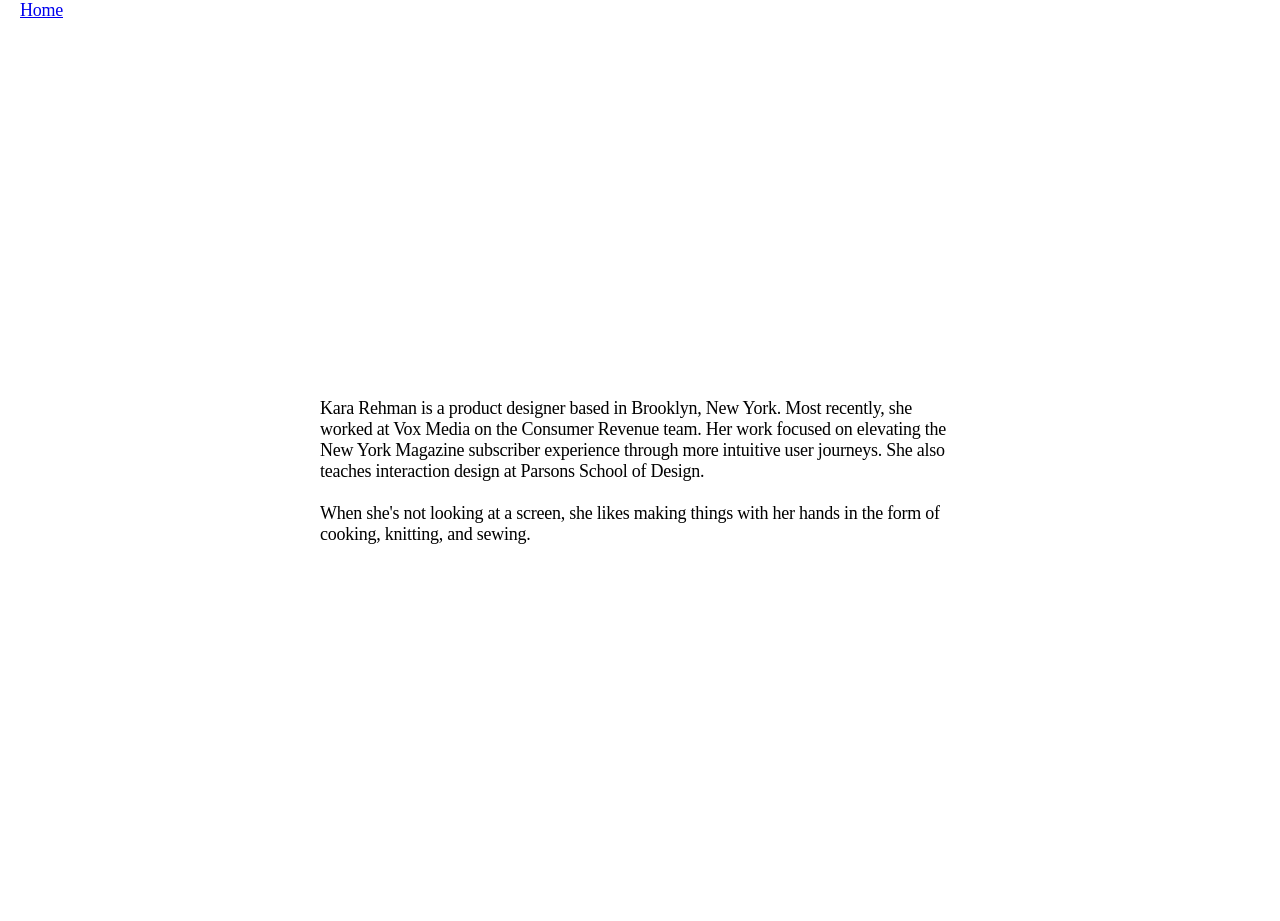
==== about.html @ 89ad2f9f "Update about.html" ====
<html>
  <head>
     <title>Kara Rehman</title>
     <meta property="og:title" content="Kara Rehman">
     <meta property="og:type" content="website">
     <meta property="og:url" content="https://kararehman.github.io/">
     <meta property="og:description" content="">
     <meta property="og:site_name" content="Kara">
     <meta property="og:image" content="docs/">
     <meta name="viewport" content="width=device-width, initial-scale=1.0">
     <link rel="stylesheet" href="style.css">
     <link href="line.css">
    </head>
  
     <body>
  <div class="navbutton">
  <a href="index.html">Home</a>
    </div>
       </div>
       <div class="aboutwrapper">
       <div class="aboutdescription">Kara Rehman is a product designer based in Brooklyn, New York. Most recently, she worked at Vox Media on the Consumer Revenue team. Her work focused on elevating the New York Magazine subscriber experience through more intuitive user journeys. She also teaches interaction design at Parsons School of Design.
         
         <br><br>

         When she's not looking at a screen, she likes making things with her hands in the form of cooking, knitting, and sewing. 
       </div>

       <img class="aboutimage" src="docs/imgplaceholder.png">
       </div>
     </body>
</html>
---- style.css ----
@font-face {
  font-family: 'Roboto-Mono-Regular';
  src: url('docs/RobotoMono-Regular.ttf');
  font-style: normal;
}

@font-face {
  font-family: 'Roboto-Mono-Light';
  src: url('docs/RobotoMono-Light.ttf');
  font-style: normal;
}

html, body {
  height: 100%;
  margin: 0;
  letter-spacing: -0.25px;
}

h1 {
  font-family: 'Roboto-Mono-Regular', 'garamond';
  font-size: 18px; 
  color: black;
  display: block;
  margin: 20px;
  max-width: 60%;
  align-items: center;
}

::selection {
background-color: black;
  color: white;
}

body {
  background-color: white;
  display: flex;
  flex-direction: column;
  min-height: 100vh;
}

.header {
  display: flex; 
  flex-direction: row; 
  justify-content: space-between; 
}

.navigation {
padding: 0px 20px; 
}

.navbutton {
  font-family: 'Roboto-Mono-Regular', 'garamond';
  font-size: 18px; 
  color: black; 
  display: flex; 
  flex-direction: row; 
  padding: 0px 20px;
  align-items: center;     /* Vertical */
}

a:active {
text-decoration: none;
}

.projectcard {
  width: 100%;
  overflow-x: hidden;
  flex: 1;
  display: none;
}

.projectcard.active {
  display: block;
}

.projectcontent {
  display: flex;
  flex-direction: row;
  flex: 1;
  overflow-x: hidden;
  margin: 20px 20px 0px 20px;
  height: 80vh;
  align-items: flex-start;
}

.projecttext  {
  max-width: 460px;
  display: flex;
  flex-direction: column; 
  margin-right: 40px;
}

.projectname {
  font-family: 'Roboto-Mono-Regular', 'garamond';
  font-size: 16px; 
  color: black;
  display: block;
  margin-bottom: 20px;
}

.projectdescription {
  font-family: 'Roboto-Mono-Light', 'garamond';
  font-size: 16px; 
  color: black;
  display: block;
  width: 100%;
}

.imgcarousel {
  display: flex;
  flex-direction: row;
  overflow-x: scroll;
  scroll-snap-type: x mandatory;
  height: 100%;
  align-items: center;
}

.projectimg {
  max-height: 100%;
  padding: 0px 20px 0px 0px; }

.imgcaption {
  font-family: 'Roboto-Mono-Light', 'garamond';
  font-size: 14px; 
  text-transform: uppercase;
  padding: 10px 0px;
  color: black;
}

.projectimg img {
  max-height: 100%;
  width: auto;
  object-fit: contain;
}

.aboutdescription {
  font-family: 'Roboto-Mono-Regular', 'garamond';
  font-size: 18px; 
  color: black;
  display: flex;
  justify-content: center; /* Horizontal */
  align-items: center;     /* Vertical */
  height: 100vh;   /* Full viewport height */
  width: 50vw;
  margin: 0 auto; 
}

.aboutimage {
  position: absolute;   /* ← THIS was missing */
  top: 50%;
  left: 50%;
  transform: translate(120%, -50%);
  width: 260px;
  opacity: 0;
  pointer-events: none;
  justify-content: center; /* Horizontal */
  align-items: center;     /* Vertical */
  max-width: 600px;   
}

.aboutwrapper {
  position: relative;
  display: flex;
  justify-content: center;
}

.aboutwrapper:hover .aboutimage {
  opacity: 1;
}


/* mobile styles */

@media (min-width: 200px) and (max-width:768px) {
 body {
  margin: 0;
  padding: 20px;
}

  h1 {
  max-width: 100%;
  line-height: 115%;
  margin: 0px 0px 20px 0px;
}

  .projectcard {
  width: 100%;
  margin-top: 20px;
  overflow-x: hidden;
}
  
.projectcontent {
  display: flex;
  flex-direction: column;
  margin: 20px 0px;
}
.projecttext, .projecttext::before,
.projecttext::after  {
    width: 100%;
    margin-bottom: 20px;
    padding: 0px;
    box-sizing: border-box;
}

  .projectimg {
  max-width: 100%;
  padding-right: 20px;
}

  .links {
  display: flex; 
  flex-direction: row; 
  justify-content: start; 
  padding: 0px;
}

.nav {
  display: flex; 
  flex-direction: column; 
}

  .aboutdescription {
  display: flex;
  justify-content: center; /* Horizontal */
  align-items: center;     /* Vertical */
  width: 100%;
  margin: 0 auto; 
}
  
}​
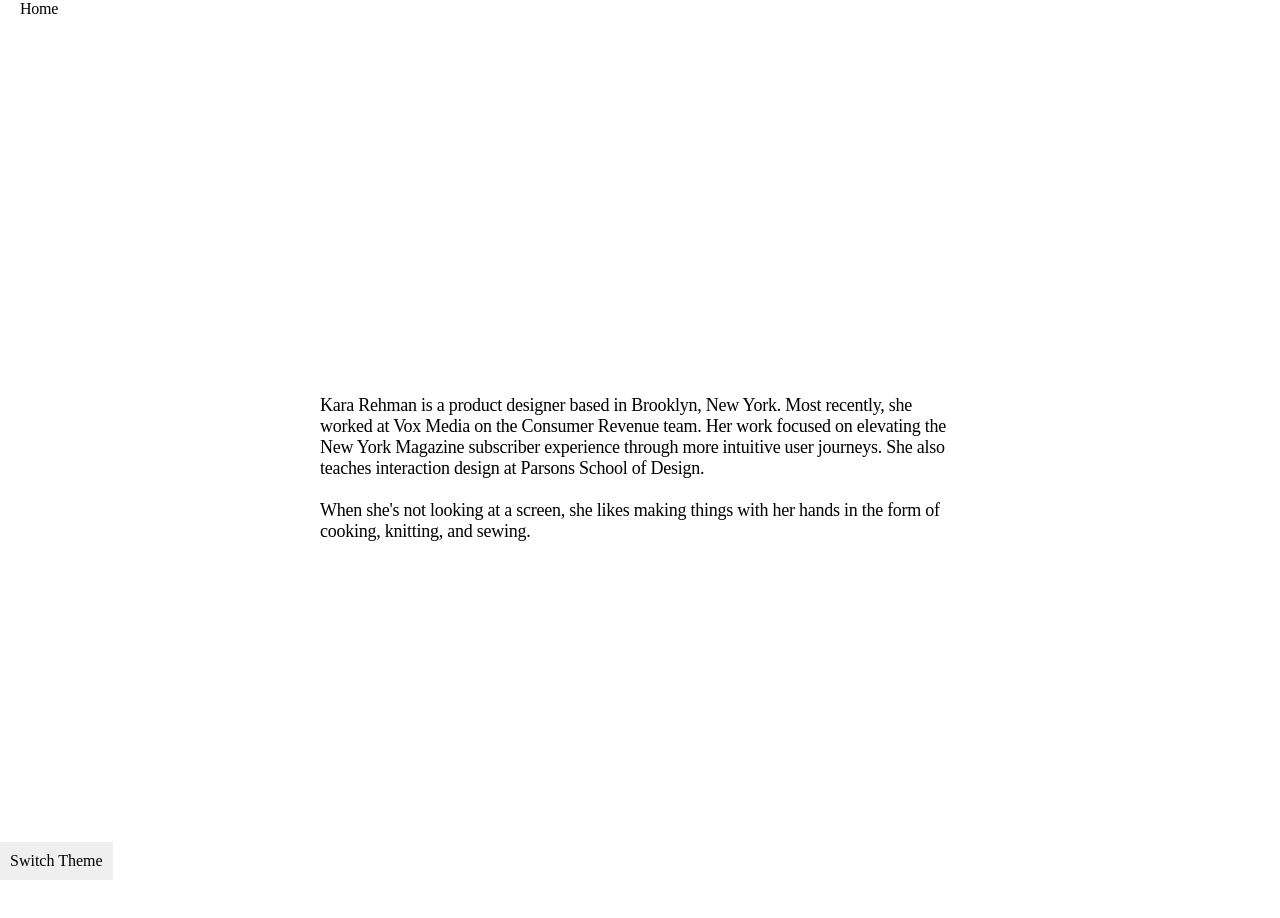
==== commit 8f85c2b7: "Update about.html" ====
--- a/about.html
+++ b/about.html
@@ -4,7 +4,7 @@
      <meta property="og:title" content="Kara Rehman">
      <meta property="og:type" content="website">
      <meta property="og:url" content="https://kararehman.github.io/">
-     <meta property="og:description" content="">
+     <meta property="og:description" content="Kara Rehman is a product designer based in Brooklyn, New York.">
      <meta property="og:site_name" content="Kara">
      <meta property="og:image" content="docs/">
      <meta name="viewport" content="width=device-width, initial-scale=1.0">
@@ -25,7 +25,8 @@
          When she's not looking at a screen, she likes making things with her hands in the form of cooking, knitting, and sewing. 
        </div>
 
-       <img class="aboutimage" src="docs/imgplaceholder.png">
        </div>
+        <button id="theme-toggle" onclick="toggleTheme()">Switch Theme</button>
+
      </body>
 </html>
--- a/style.css
+++ b/style.css
@@ -46,11 +46,13 @@
 
 .navigation {
 padding: 0px 20px; 
+  display: flex;
+  flex-direction: row; 
 }
 
 .navbutton {
   font-family: 'Roboto-Mono-Regular', 'garamond';
-  font-size: 18px; 
+  font-size: 16px; 
   color: black; 
   display: flex; 
   flex-direction: row; 
@@ -58,41 +60,31 @@
   align-items: center;     /* Vertical */
 }
 
-a:active {
+a, a:active {
 text-decoration: none;
+  color: black;
+}
+
+.river {
+  box-sizing: border-box;
+  max-width: 100%;
+  padding: 0px 20px;
 }
 
 .projectcard {
   width: 100%;
-  overflow-x: hidden;
+  overflow: hidden;
   flex: 1;
-  display: none;
-}
-
-.projectcard.active {
-  display: block;
 }
 
 .projectcontent {
-  display: flex;
-  flex-direction: row;
-  flex: 1;
-  overflow-x: hidden;
-  margin: 20px 20px 0px 20px;
-  height: 80vh;
-  align-items: flex-start;
-}
-
-.projecttext  {
-  max-width: 460px;
-  display: flex;
-  flex-direction: column; 
-  margin-right: 40px;
+  margin: 0px;
+  overflow: hidden;
 }
 
 .projectname {
   font-family: 'Roboto-Mono-Regular', 'garamond';
-  font-size: 16px; 
+  font-size: 15px; 
   color: black;
   display: block;
   margin-bottom: 20px;
@@ -100,10 +92,11 @@
 
 .projectdescription {
   font-family: 'Roboto-Mono-Light', 'garamond';
-  font-size: 16px; 
+  font-size: 15px; 
   color: black;
   display: block;
-  width: 100%;
+  width: 60%;
+  margin: 0px 0px 20px 0px;
 }
 
 .imgcarousel {
@@ -111,13 +104,26 @@
   flex-direction: row;
   overflow-x: scroll;
   scroll-snap-type: x mandatory;
+  align-items: center;
+  gap: 16px;
+  max-height: 363px;
+}
+
+.projectimg {
+  padding: 20px 20px 20px 0px; 
+  scroll-snap-align: start;
+  height: 363px; /* set whatever max height you want */
+  max-height: 363px;
+  align-items: stretch;
+}
+
+.projectimg img {
+  border-radius: 10px;
   height: 100%;
-  align-items: center;
-}
-
-.projectimg {
+  width: auto;
   max-height: 100%;
-  padding: 0px 20px 0px 0px; }
+  object-fit: contain;
+}
 
 .imgcaption {
   font-family: 'Roboto-Mono-Light', 'garamond';
@@ -131,6 +137,33 @@
   max-height: 100%;
   width: auto;
   object-fit: contain;
+}
+
+.expandedpreview {
+  display: none;  
+  transition: all 0.3s ease;
+}
+
+.projectcard.open .expandedpreview {
+  display: block;
+}
+
+.projectcard.open .collapsedpreview .projectname:last-child {
+  transform: rotate(180deg);
+}
+
+.collapsedpreview {
+  position: relative; 
+  top: 10px;
+  display: flex;
+  flex-direction: row;
+  justify-content: space-between;
+  cursor: pointer;
+}
+
+.collapsedpreview .projectname:last-child {
+  display: inline-block;
+  transition: transform 0.3s ease;
 }
 
 .aboutdescription {
@@ -168,6 +201,21 @@
   opacity: 1;
 }
 
+#theme-toggle {
+  font-family: 'Roboto-Mono-Regular', 'garamond';
+  font-size: 16px; 
+  padding: 10px; 
+  border: none; 
+  position: absolute; 
+  bottom: 20px; 
+  cursor: pointer; 
+}
+
+#theme-toggle:hover {
+  background-color: black;
+  color: white;
+}
+
 
 /* mobile styles */
 
@@ -183,10 +231,35 @@
   margin: 0px 0px 20px 0px;
 }
 
-  .projectcard {
-  width: 100%;
-  margin-top: 20px;
-  overflow-x: hidden;
+.imgcarousel {
+    display: flex;
+    flex-direction: row;
+    overflow-x: scroll;
+    scroll-snap-type: x mandatory;
+    -webkit-overflow-scrolling: touch;
+    width: 100%;
+    height: auto; /* let content define height */
+    gap: 16px;
+    padding: 0 16px; /* optional: inset so first/last image isn't flush to edge */
+    box-sizing: border-box;
+  }
+
+.projectimg {
+    flex: 0 0 calc(100% - 32px); /* subtract gap+padding so it still snaps one at a time */
+    scroll-snap-align: start;
+    padding: 20px 0px; /* remove right padding so it fills edge to edge */
+    box-sizing: border-box;
+  }
+
+ .projectimg img {
+    width: 100%;   /* fill the full width */
+    height: auto;  /* maintain aspect ratio */
+    object-fit: contain;
+  }
+
+
+.projectcard {
+  overflow-x: visible; /* or remove overflow-x: hidden — it clips the carousel */
 }
   
 .projectcontent {
@@ -194,6 +267,7 @@
   flex-direction: column;
   margin: 20px 0px;
 }
+  
 .projecttext, .projecttext::before,
 .projecttext::after  {
     width: 100%;
@@ -202,10 +276,9 @@
     box-sizing: border-box;
 }
 
-  .projectimg {
-  max-width: 100%;
-  padding-right: 20px;
-}
+  .projectdescription {
+  width: 100%;
+  }
 
   .links {
   display: flex; 
@@ -214,17 +287,45 @@
   padding: 0px;
 }
 
-.nav {
-  display: flex; 
+  .navigation {
+  display: flex;
   flex-direction: column; 
 }
 
+.navbutton {
+  padding: 0px;
+  align-items: end;
+  }
+  
+ .projectcard.open .expandedpreview {
+    display: flex;
+    flex-direction: column;
+  }
+
+  .collapsedpreview {
+    position: relative;
+    padding-right: 30px; /* make room for the arrow */
+  }
+
+  .collapsedpreview .projectname:last-child {
+    position: absolute;
+    top: 0;
+    right: 0;
+  }
+
   .aboutdescription {
+  font-size: 15px;
   display: flex;
   justify-content: center; /* Horizontal */
   align-items: center;     /* Vertical */
   width: 100%;
   margin: 0 auto; 
 }
+
+  .river {
+  box-sizing: border-box;
+  max-width: 100%;
+  padding: 0px;
+}
   
 }​
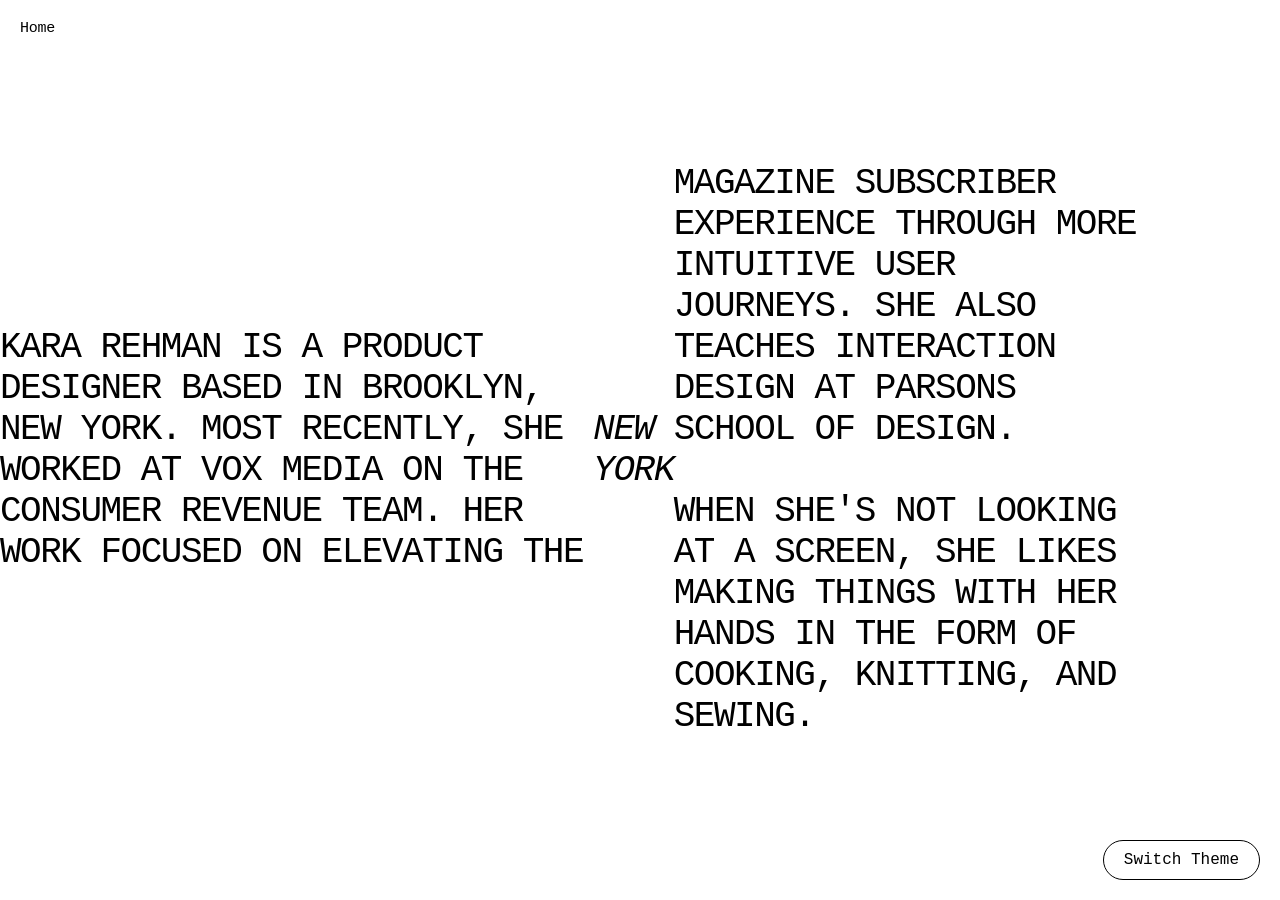
==== commit 95ce48ea: "Update about.html" ====
--- a/about.html
+++ b/about.html
@@ -9,24 +9,23 @@
      <meta property="og:image" content="docs/">
      <meta name="viewport" content="width=device-width, initial-scale=1.0">
      <link rel="stylesheet" href="style.css">
+      <link id="theme-stylesheet" rel="stylesheet" href="style.css">
      <link href="line.css">
     </head>
   
      <body>
-  <div class="navbutton">
+  <div class="homebutton">
   <a href="index.html">Home</a>
     </div>
-       </div>
-       <div class="aboutwrapper">
-       <div class="aboutdescription">Kara Rehman is a product designer based in Brooklyn, New York. Most recently, she worked at Vox Media on the Consumer Revenue team. Her work focused on elevating the New York Magazine subscriber experience through more intuitive user journeys. She also teaches interaction design at Parsons School of Design.
+       <div class="aboutdescription">Kara Rehman is a product designer based in Brooklyn, New York. Most recently, she worked at Vox Media on the Consumer Revenue team. Her work focused on elevating the <i>New York</i> Magazine subscriber experience through more intuitive user journeys. She also teaches interaction design at Parsons School of Design.
          
          <br><br>
 
          When she's not looking at a screen, she likes making things with her hands in the form of cooking, knitting, and sewing. 
        </div>
+        <button id="theme-toggle" onclick="toggleTheme()">Switch Theme</button>
 
-       </div>
-        <button id="theme-toggle" onclick="toggleTheme()">Switch Theme</button>
+                <script src="script.js"></script>
 
      </body>
 </html>
--- a/style.css
+++ b/style.css
@@ -1,12 +1,24 @@
 @font-face {
-  font-family: 'Roboto-Mono-Regular';
-  src: url('docs/RobotoMono-Regular.ttf');
+  font-family: 'AugerMonoRegular';
+  src: url('docs/AugerMonoTEST-Regular.otf');
   font-style: normal;
 }
 
 @font-face {
-  font-family: 'Roboto-Mono-Light';
-  src: url('docs/RobotoMono-Light.ttf');
+  font-family: 'AugerMonoLight';
+  src: url('docs/AugerMonoTEST-Light.otf');
+  font-style: normal;
+}
+
+@font-face {
+  font-family: 'AugerMonoBold';
+  src: url('docs/AugerMonoTEST-Bold.otf');
+  font-style: normal;
+}
+
+@font-face {
+  font-family: 'AugerMonoMedium';
+  src: url('docs/AugerMonoTEST-Medium.otf');
   font-style: normal;
 }
 
@@ -17,8 +29,8 @@
 }
 
 h1 {
-  font-family: 'Roboto-Mono-Regular', 'garamond';
-  font-size: 18px; 
+  font-family: 'AugerMonoRegular', 'Courier New';
+  font-size: 15px; 
   color: black;
   display: block;
   margin: 20px;
@@ -26,6 +38,15 @@
   align-items: center;
 }
 
+.homebutton {
+  font-family: 'AugerMonoBold', 'Courier New';
+  font-size: 15px; 
+  color: black;
+  position: fixed;
+  top: 20px; 
+  left: 20px; 
+}
+
 ::selection {
 background-color: black;
   color: white;
@@ -51,7 +72,7 @@
 }
 
 .navbutton {
-  font-family: 'Roboto-Mono-Regular', 'garamond';
+  font-family: 'AugerMonoRegular', 'Courier New';
   font-size: 16px; 
   color: black; 
   display: flex; 
@@ -77,21 +98,48 @@
   flex: 1;
 }
 
+/*thumbnail on collapsed view formatting*/
+.thumbnail {
+  opacity: 0;
+  transition: opacity 0.3s ease;
+  margin-left: 20px;
+}
+
+.thumbnail img {
+  max-height: 40px;
+  width: auto;
+}
+
+.previewleft {
+  display: flex;
+  flex-direction: row;
+}
+
+.collapsedpreview:hover .thumbnail {
+  opacity: 1;
+}
+
+.projectcard.open .thumbnail {
+  display: none;
+}
+
 .projectcontent {
   margin: 0px;
   overflow: hidden;
 }
 
 .projectname {
-  font-family: 'Roboto-Mono-Regular', 'garamond';
-  font-size: 15px; 
+  font-family: 'AugerMonoRegular', 'Courier New';
+  font-size: 24px; 
   color: black;
   display: block;
-  margin-bottom: 20px;
-}
+  margin-bottom: 20px; 
+  line-height: 110%;
+  text-transform: uppercase; 
+  }
 
 .projectdescription {
-  font-family: 'Roboto-Mono-Light', 'garamond';
+  font-family: 'AugerMonoLight', 'Courier New';
   font-size: 15px; 
   color: black;
   display: block;
@@ -110,7 +158,7 @@
 }
 
 .projectimg {
-  padding: 20px 20px 20px 0px; 
+  padding: 10px 10px 10px 0px; 
   scroll-snap-align: start;
   height: 363px; /* set whatever max height you want */
   max-height: 363px;
@@ -125,14 +173,6 @@
   object-fit: contain;
 }
 
-.imgcaption {
-  font-family: 'Roboto-Mono-Light', 'garamond';
-  font-size: 14px; 
-  text-transform: uppercase;
-  padding: 10px 0px;
-  color: black;
-}
-
 .projectimg img {
   max-height: 100%;
   width: auto;
@@ -158,6 +198,7 @@
   display: flex;
   flex-direction: row;
   justify-content: space-between;
+  align-items: center;
   cursor: pointer;
 }
 
@@ -166,30 +207,20 @@
   transition: transform 0.3s ease;
 }
 
+
 .aboutdescription {
-  font-family: 'Roboto-Mono-Regular', 'garamond';
-  font-size: 18px; 
-  color: black;
-  display: flex;
-  justify-content: center; /* Horizontal */
-  align-items: center;     /* Vertical */
-  height: 100vh;   /* Full viewport height */
-  width: 50vw;
-  margin: 0 auto; 
-}
-
-.aboutimage {
-  position: absolute;   /* ← THIS was missing */
-  top: 50%;
-  left: 50%;
-  transform: translate(120%, -50%);
-  width: 260px;
-  opacity: 0;
-  pointer-events: none;
-  justify-content: center; /* Horizontal */
-  align-items: center;     /* Vertical */
-  max-width: 600px;   
-}
+  font-family: 'AugerMonoRegular', 'Courier New';
+  font-size: 36px; 
+  text-transform: uppercase; 
+  letter-spacing: -1.5px;
+  color: black;
+  display: flex;
+  justify-content: center;
+  align-items: center;
+  max-width: 90vw;
+  min-height: 100vh;
+}
+
 
 .aboutwrapper {
   position: relative;
@@ -197,23 +228,25 @@
   justify-content: center;
 }
 
-.aboutwrapper:hover .aboutimage {
-  opacity: 1;
-}
-
 #theme-toggle {
-  font-family: 'Roboto-Mono-Regular', 'garamond';
+  font-family: 'AugerMonoRegular', 'Courier New';
   font-size: 16px; 
-  padding: 10px; 
-  border: none; 
-  position: absolute; 
+  padding: 10px 20px; 
+  border: black 1px solid; 
+  border-radius: 100px;
+  position: fixed; 
   bottom: 20px; 
+  right: 20px; 
   cursor: pointer; 
+  text-transform: none; 
+  background-color: white;
+  color: black;
 }
 
 #theme-toggle:hover {
   background-color: black;
   color: white;
+  text-transform: italic; 
 }
 
 
@@ -271,7 +304,6 @@
 .projecttext, .projecttext::before,
 .projecttext::after  {
     width: 100%;
-    margin-bottom: 20px;
     padding: 0px;
     box-sizing: border-box;
 }
@@ -314,7 +346,8 @@
   }
 
   .aboutdescription {
-  font-size: 15px;
+  font-size: 18px;
+  line-height: 110%;
   display: flex;
   justify-content: center; /* Horizontal */
   align-items: center;     /* Vertical */
@@ -328,4 +361,12 @@
   padding: 0px;
 }
   
+  .projectname {
+  font-size: 20px; 
+  }
+
+  .thumbnail {
+  display: none;
+}
+  
 }​
--- a/style.css
+++ b/style.css
@@ -1,12 +1,24 @@
 @font-face {
-  font-family: 'Roboto-Mono-Regular';
-  src: url('docs/RobotoMono-Regular.ttf');
+  font-family: 'AugerMonoRegular';
+  src: url('docs/AugerMonoTEST-Regular.otf');
   font-style: normal;
 }
 
 @font-face {
-  font-family: 'Roboto-Mono-Light';
-  src: url('docs/RobotoMono-Light.ttf');
+  font-family: 'AugerMonoLight';
+  src: url('docs/AugerMonoTEST-Light.otf');
+  font-style: normal;
+}
+
+@font-face {
+  font-family: 'AugerMonoBold';
+  src: url('docs/AugerMonoTEST-Bold.otf');
+  font-style: normal;
+}
+
+@font-face {
+  font-family: 'AugerMonoMedium';
+  src: url('docs/AugerMonoTEST-Medium.otf');
   font-style: normal;
 }
 
@@ -17,8 +29,8 @@
 }
 
 h1 {
-  font-family: 'Roboto-Mono-Regular', 'garamond';
-  font-size: 18px; 
+  font-family: 'AugerMonoRegular', 'Courier New';
+  font-size: 15px; 
   color: black;
   display: block;
   margin: 20px;
@@ -26,6 +38,15 @@
   align-items: center;
 }
 
+.homebutton {
+  font-family: 'AugerMonoBold', 'Courier New';
+  font-size: 15px; 
+  color: black;
+  position: fixed;
+  top: 20px; 
+  left: 20px; 
+}
+
 ::selection {
 background-color: black;
   color: white;
@@ -51,7 +72,7 @@
 }
 
 .navbutton {
-  font-family: 'Roboto-Mono-Regular', 'garamond';
+  font-family: 'AugerMonoRegular', 'Courier New';
   font-size: 16px; 
   color: black; 
   display: flex; 
@@ -77,21 +98,48 @@
   flex: 1;
 }
 
+/*thumbnail on collapsed view formatting*/
+.thumbnail {
+  opacity: 0;
+  transition: opacity 0.3s ease;
+  margin-left: 20px;
+}
+
+.thumbnail img {
+  max-height: 40px;
+  width: auto;
+}
+
+.previewleft {
+  display: flex;
+  flex-direction: row;
+}
+
+.collapsedpreview:hover .thumbnail {
+  opacity: 1;
+}
+
+.projectcard.open .thumbnail {
+  display: none;
+}
+
 .projectcontent {
   margin: 0px;
   overflow: hidden;
 }
 
 .projectname {
-  font-family: 'Roboto-Mono-Regular', 'garamond';
-  font-size: 15px; 
+  font-family: 'AugerMonoRegular', 'Courier New';
+  font-size: 24px; 
   color: black;
   display: block;
-  margin-bottom: 20px;
-}
+  margin-bottom: 20px; 
+  line-height: 110%;
+  text-transform: uppercase; 
+  }
 
 .projectdescription {
-  font-family: 'Roboto-Mono-Light', 'garamond';
+  font-family: 'AugerMonoLight', 'Courier New';
   font-size: 15px; 
   color: black;
   display: block;
@@ -110,7 +158,7 @@
 }
 
 .projectimg {
-  padding: 20px 20px 20px 0px; 
+  padding: 10px 10px 10px 0px; 
   scroll-snap-align: start;
   height: 363px; /* set whatever max height you want */
   max-height: 363px;
@@ -125,14 +173,6 @@
   object-fit: contain;
 }
 
-.imgcaption {
-  font-family: 'Roboto-Mono-Light', 'garamond';
-  font-size: 14px; 
-  text-transform: uppercase;
-  padding: 10px 0px;
-  color: black;
-}
-
 .projectimg img {
   max-height: 100%;
   width: auto;
@@ -158,6 +198,7 @@
   display: flex;
   flex-direction: row;
   justify-content: space-between;
+  align-items: center;
   cursor: pointer;
 }
 
@@ -166,30 +207,20 @@
   transition: transform 0.3s ease;
 }
 
+
 .aboutdescription {
-  font-family: 'Roboto-Mono-Regular', 'garamond';
-  font-size: 18px; 
-  color: black;
-  display: flex;
-  justify-content: center; /* Horizontal */
-  align-items: center;     /* Vertical */
-  height: 100vh;   /* Full viewport height */
-  width: 50vw;
-  margin: 0 auto; 
-}
-
-.aboutimage {
-  position: absolute;   /* ← THIS was missing */
-  top: 50%;
-  left: 50%;
-  transform: translate(120%, -50%);
-  width: 260px;
-  opacity: 0;
-  pointer-events: none;
-  justify-content: center; /* Horizontal */
-  align-items: center;     /* Vertical */
-  max-width: 600px;   
-}
+  font-family: 'AugerMonoRegular', 'Courier New';
+  font-size: 36px; 
+  text-transform: uppercase; 
+  letter-spacing: -1.5px;
+  color: black;
+  display: flex;
+  justify-content: center;
+  align-items: center;
+  max-width: 90vw;
+  min-height: 100vh;
+}
+
 
 .aboutwrapper {
   position: relative;
@@ -197,23 +228,25 @@
   justify-content: center;
 }
 
-.aboutwrapper:hover .aboutimage {
-  opacity: 1;
-}
-
 #theme-toggle {
-  font-family: 'Roboto-Mono-Regular', 'garamond';
+  font-family: 'AugerMonoRegular', 'Courier New';
   font-size: 16px; 
-  padding: 10px; 
-  border: none; 
-  position: absolute; 
+  padding: 10px 20px; 
+  border: black 1px solid; 
+  border-radius: 100px;
+  position: fixed; 
   bottom: 20px; 
+  right: 20px; 
   cursor: pointer; 
+  text-transform: none; 
+  background-color: white;
+  color: black;
 }
 
 #theme-toggle:hover {
   background-color: black;
   color: white;
+  text-transform: italic; 
 }
 
 
@@ -271,7 +304,6 @@
 .projecttext, .projecttext::before,
 .projecttext::after  {
     width: 100%;
-    margin-bottom: 20px;
     padding: 0px;
     box-sizing: border-box;
 }
@@ -314,7 +346,8 @@
   }
 
   .aboutdescription {
-  font-size: 15px;
+  font-size: 18px;
+  line-height: 110%;
   display: flex;
   justify-content: center; /* Horizontal */
   align-items: center;     /* Vertical */
@@ -328,4 +361,12 @@
   padding: 0px;
 }
   
+  .projectname {
+  font-size: 20px; 
+  }
+
+  .thumbnail {
+  display: none;
+}
+  
 }​
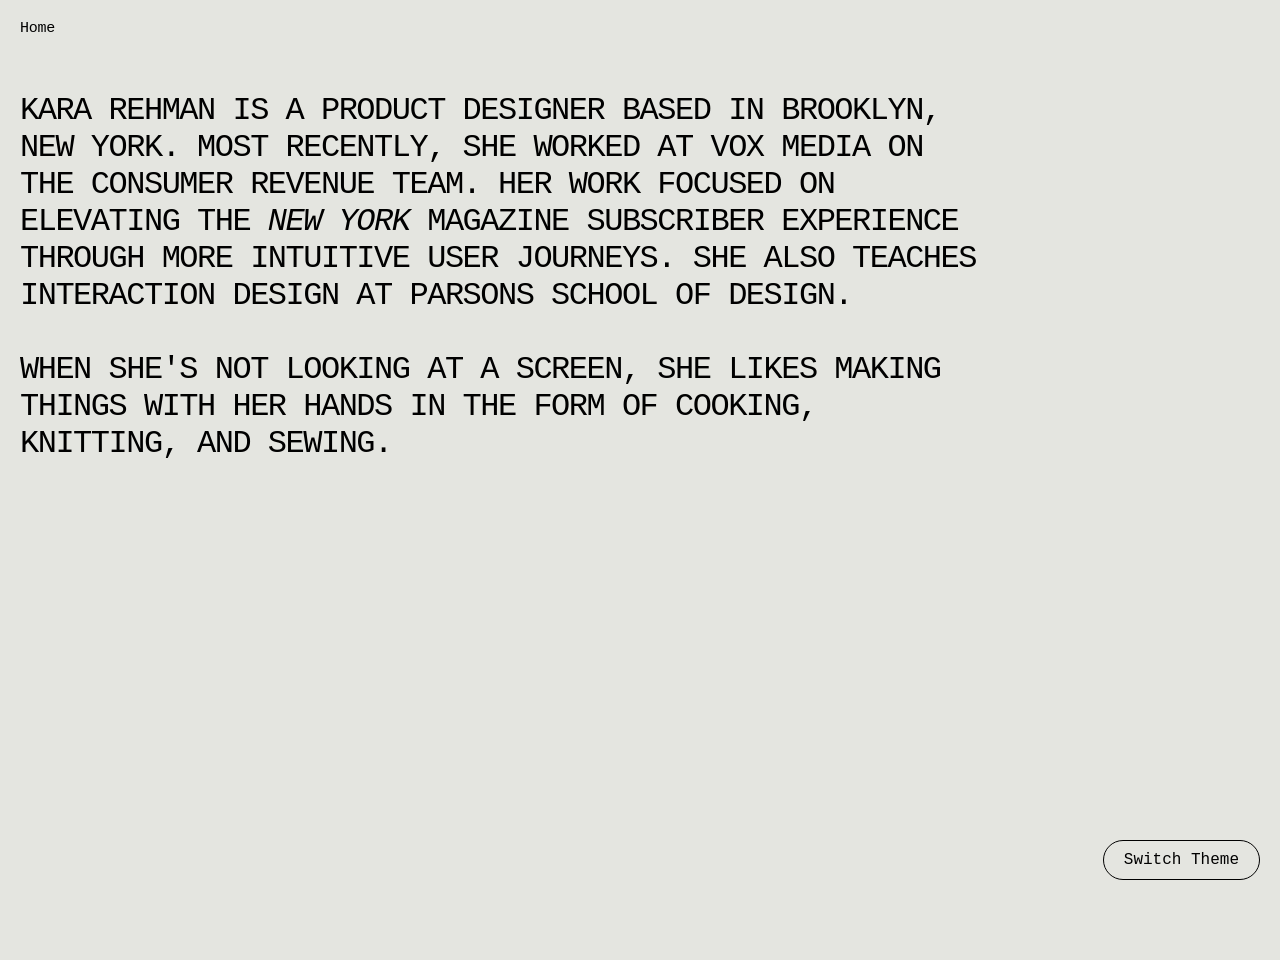
==== commit b5fef8e8: "Update about.html" ====
--- a/about.html
+++ b/about.html
@@ -6,7 +6,7 @@
      <meta property="og:url" content="https://kararehman.github.io/">
      <meta property="og:description" content="Kara Rehman is a product designer based in Brooklyn, New York.">
      <meta property="og:site_name" content="Kara">
-     <meta property="og:image" content="docs/">
+     <meta property="og:image" content="docs/icon.png">
      <meta name="viewport" content="width=device-width, initial-scale=1.0">
      <link rel="stylesheet" href="style.css">
       <link id="theme-stylesheet" rel="stylesheet" href="style.css">
@@ -17,12 +17,12 @@
   <div class="homebutton">
   <a href="index.html">Home</a>
     </div>
-       <div class="aboutdescription">Kara Rehman is a product designer based in Brooklyn, New York. Most recently, she worked at Vox Media on the Consumer Revenue team. Her work focused on elevating the <i>New York</i> Magazine subscriber experience through more intuitive user journeys. She also teaches interaction design at Parsons School of Design.
+       <div class="aboutdescription"><p>Kara Rehman is a product designer based in Brooklyn, New York. Most recently, she worked at Vox Media on the Consumer Revenue team. Her work focused on elevating the <i>New York</i> Magazine subscriber experience through more intuitive user journeys. She also teaches interaction design at Parsons School of Design.
          
          <br><br>
 
          When she's not looking at a screen, she likes making things with her hands in the form of cooking, knitting, and sewing. 
-       </div>
+       </p></div>
         <button id="theme-toggle" onclick="toggleTheme()">Switch Theme</button>
 
                 <script src="script.js"></script>
--- a/style.css
+++ b/style.css
@@ -53,7 +53,7 @@
 }
 
 body {
-  background-color: white;
+  background-color: #E4E5E0;
   display: flex;
   flex-direction: column;
   min-height: 100vh;
@@ -98,31 +98,6 @@
   flex: 1;
 }
 
-/*thumbnail on collapsed view formatting*/
-.thumbnail {
-  opacity: 0;
-  transition: opacity 0.3s ease;
-  margin-left: 20px;
-}
-
-.thumbnail img {
-  max-height: 40px;
-  width: auto;
-}
-
-.previewleft {
-  display: flex;
-  flex-direction: row;
-}
-
-.collapsedpreview:hover .thumbnail {
-  opacity: 1;
-}
-
-.projectcard.open .thumbnail {
-  display: none;
-}
-
 .projectcontent {
   margin: 0px;
   overflow: hidden;
@@ -137,6 +112,11 @@
   line-height: 110%;
   text-transform: uppercase; 
   }
+
+.projectname:hover {
+  color: red;
+}
+
 
 .projectdescription {
   font-family: 'AugerMonoLight', 'Courier New';
@@ -207,25 +187,19 @@
   transition: transform 0.3s ease;
 }
 
+.collapsedpreview .projectname:first-child {
+  flex: 1;
+}
 
 .aboutdescription {
   font-family: 'AugerMonoRegular', 'Courier New';
-  font-size: 36px; 
+  font-size: 32px; 
   text-transform: uppercase; 
   letter-spacing: -1.5px;
   color: black;
-  display: flex;
-  justify-content: center;
-  align-items: center;
-  max-width: 90vw;
+  max-width: 50ch;
   min-height: 100vh;
-}
-
-
-.aboutwrapper {
-  position: relative;
-  display: flex;
-  justify-content: center;
+  margin: 60px 20px;
 }
 
 #theme-toggle {
@@ -239,7 +213,7 @@
   right: 20px; 
   cursor: pointer; 
   text-transform: none; 
-  background-color: white;
+  background-color: #E4E5E0;
   color: black;
 }
 
@@ -348,11 +322,10 @@
   .aboutdescription {
   font-size: 18px;
   line-height: 110%;
-  display: flex;
-  justify-content: center; /* Horizontal */
+  display: grid;
   align-items: center;     /* Vertical */
   width: 100%;
-  margin: 0 auto; 
+  margin: 40px 0px; 
 }
 
   .river {
--- a/style.css
+++ b/style.css
@@ -53,7 +53,7 @@
 }
 
 body {
-  background-color: white;
+  background-color: #E4E5E0;
   display: flex;
   flex-direction: column;
   min-height: 100vh;
@@ -98,31 +98,6 @@
   flex: 1;
 }
 
-/*thumbnail on collapsed view formatting*/
-.thumbnail {
-  opacity: 0;
-  transition: opacity 0.3s ease;
-  margin-left: 20px;
-}
-
-.thumbnail img {
-  max-height: 40px;
-  width: auto;
-}
-
-.previewleft {
-  display: flex;
-  flex-direction: row;
-}
-
-.collapsedpreview:hover .thumbnail {
-  opacity: 1;
-}
-
-.projectcard.open .thumbnail {
-  display: none;
-}
-
 .projectcontent {
   margin: 0px;
   overflow: hidden;
@@ -137,6 +112,11 @@
   line-height: 110%;
   text-transform: uppercase; 
   }
+
+.projectname:hover {
+  color: red;
+}
+
 
 .projectdescription {
   font-family: 'AugerMonoLight', 'Courier New';
@@ -207,25 +187,19 @@
   transition: transform 0.3s ease;
 }
 
+.collapsedpreview .projectname:first-child {
+  flex: 1;
+}
 
 .aboutdescription {
   font-family: 'AugerMonoRegular', 'Courier New';
-  font-size: 36px; 
+  font-size: 32px; 
   text-transform: uppercase; 
   letter-spacing: -1.5px;
   color: black;
-  display: flex;
-  justify-content: center;
-  align-items: center;
-  max-width: 90vw;
+  max-width: 50ch;
   min-height: 100vh;
-}
-
-
-.aboutwrapper {
-  position: relative;
-  display: flex;
-  justify-content: center;
+  margin: 60px 20px;
 }
 
 #theme-toggle {
@@ -239,7 +213,7 @@
   right: 20px; 
   cursor: pointer; 
   text-transform: none; 
-  background-color: white;
+  background-color: #E4E5E0;
   color: black;
 }
 
@@ -348,11 +322,10 @@
   .aboutdescription {
   font-size: 18px;
   line-height: 110%;
-  display: flex;
-  justify-content: center; /* Horizontal */
+  display: grid;
   align-items: center;     /* Vertical */
   width: 100%;
-  margin: 0 auto; 
+  margin: 40px 0px; 
 }
 
   .river {
